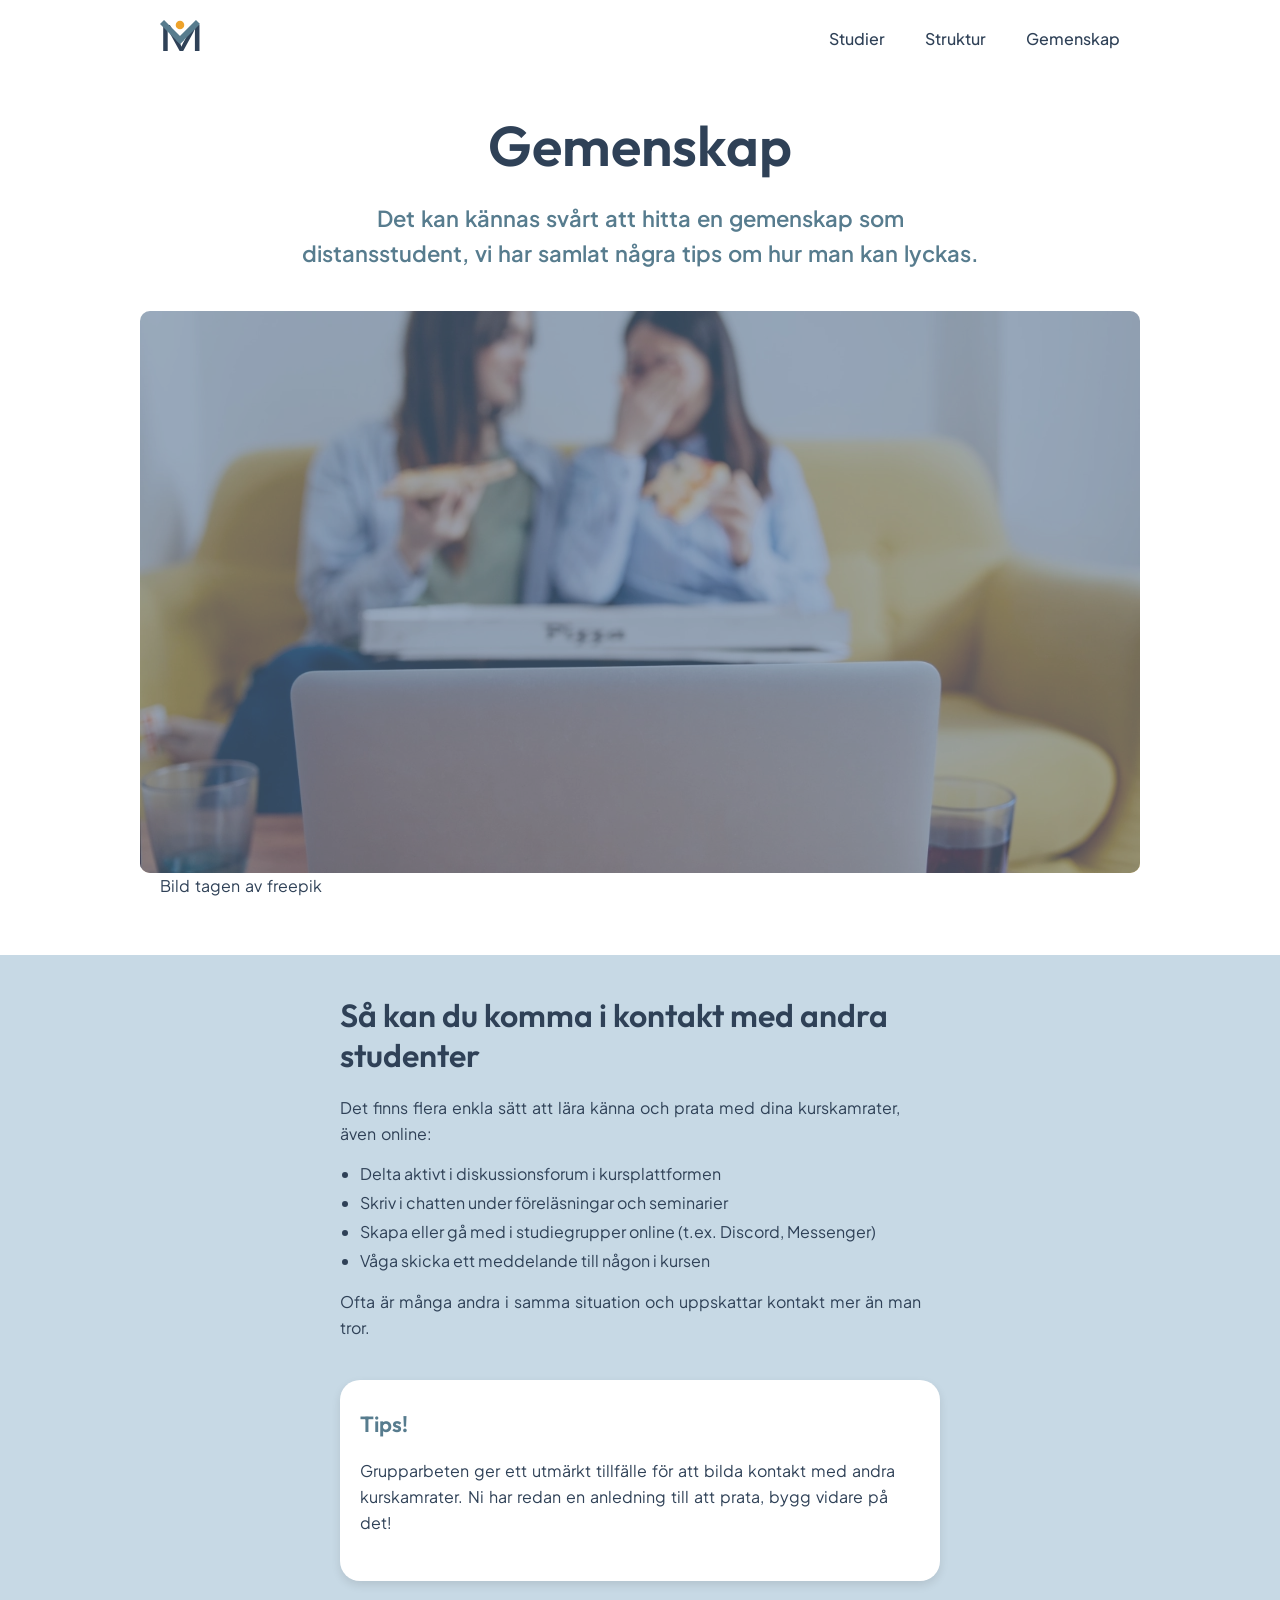
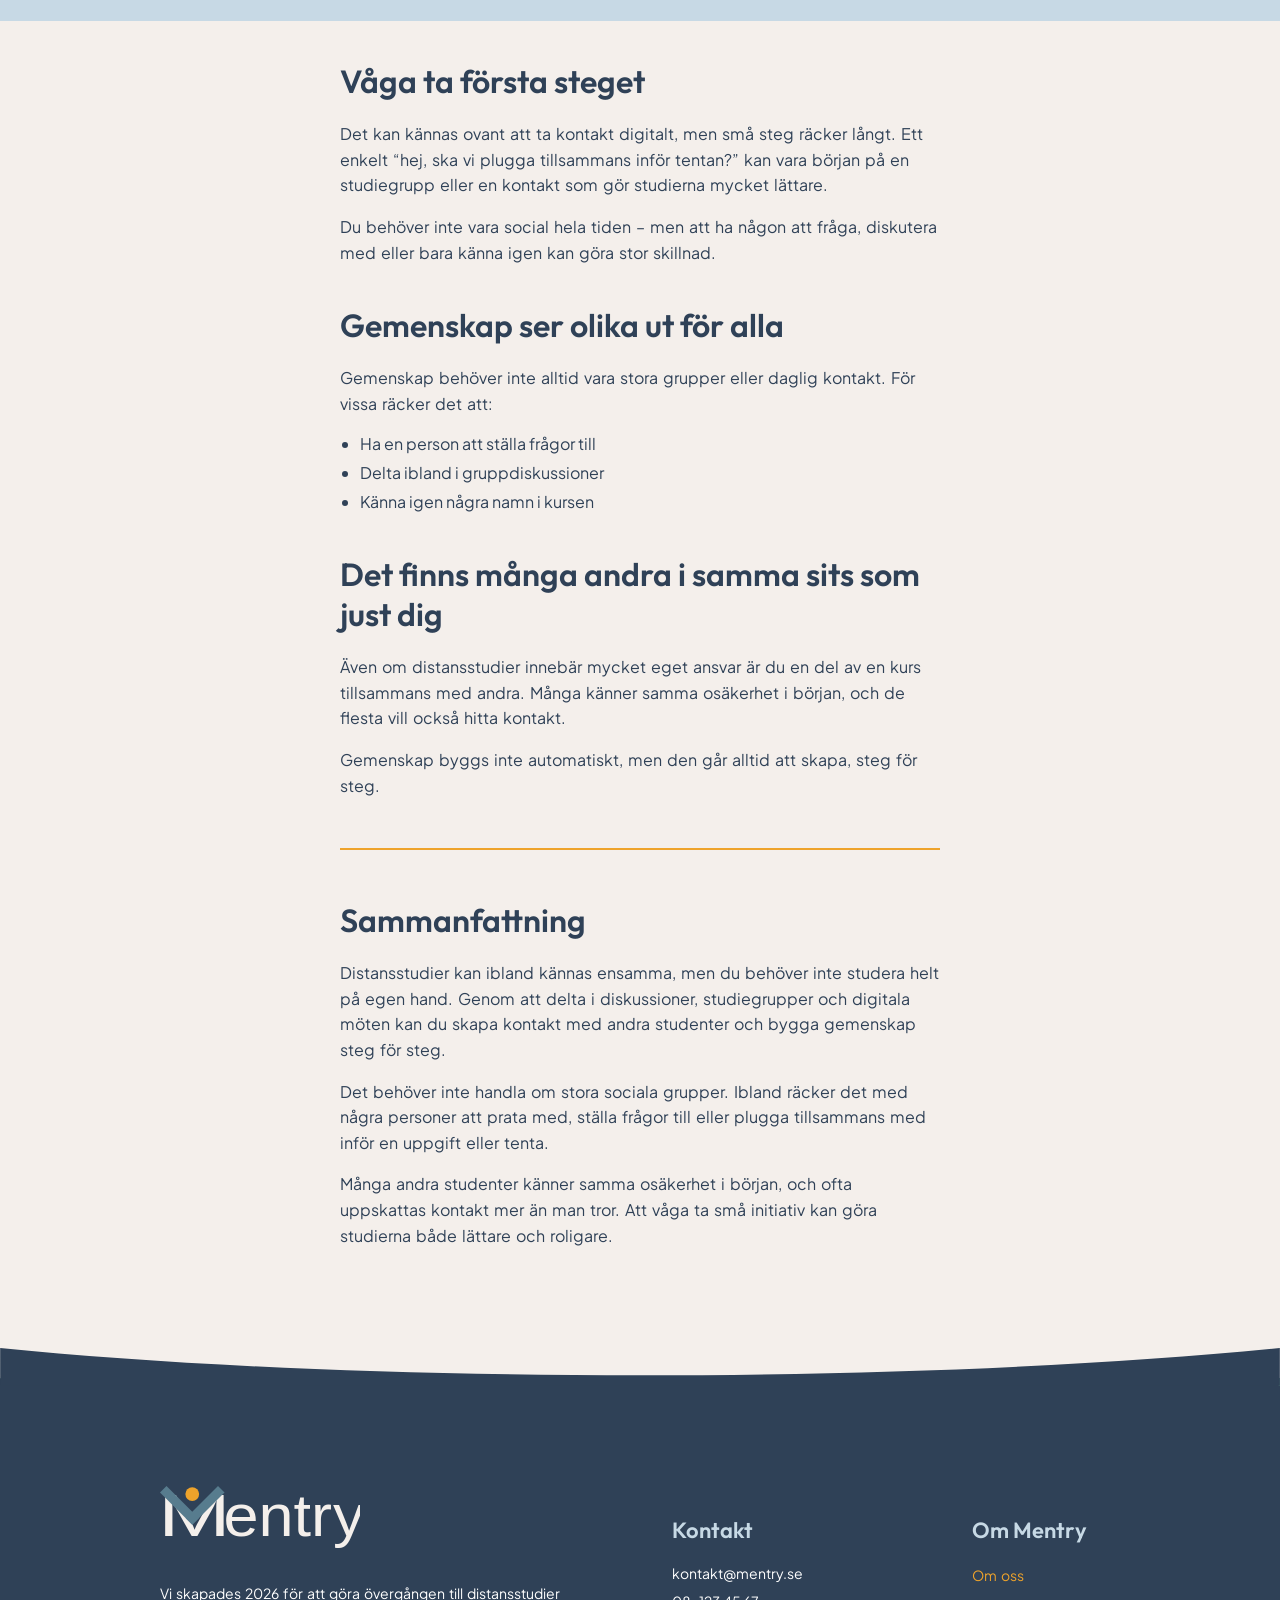
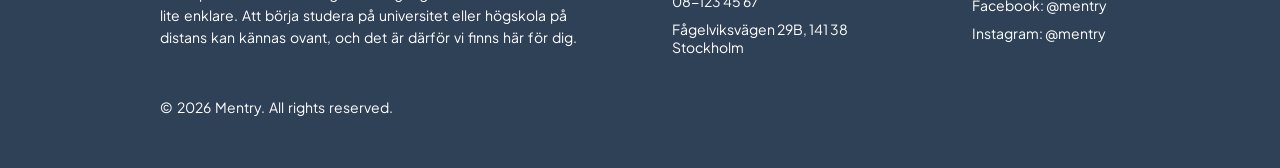
==== gemenskap.html @ a9bbe2c2 "Add files via upload" ====
<!DOCTYPE html>
<html lang="sv">
    <head>
        <meta charset="utf-8">
        <!-- Talar om hur webbläsaren ska visa webbsidan på olika skärmar -->
        <meta name="viewport" content="width=device-width, initial-scale=1.0">
        <!-- Favicon för webbplatsen: AI: Hjälpte hitta rätt "type" för SVG-filer -->
        <link rel="icon" type="image/svg+xml" href="images/madebyme/mentryicon.svg">
        <!-- Kopplar CSS-fil till HTML-fil -->
        <link rel="stylesheet" href="style.css">
        <!-- Typsnitt för H-element och P-element -->
        <link rel="preconnect" href="https://fonts.googleapis.com">
        <link rel="preconnect" href="https://fonts.gstatic.com" crossorigin>
        <link href="https://fonts.googleapis.com/css2?family=Outfit:wght@100..900&family=Plus+Jakarta+Sans:ital,wght@0,200..800;1,200..800&display=swap" rel="stylesheet">
        <title>Mentry</title>
    </head>
    <body>
        <header>
            <div class="navmenu">
                <a href="index.html">
                    <img src="images/madebyme/mentryicon.svg" alt="Mentrys logotyp">
                </a>
                <!-- Hjälp av AI att skapa en utfällbar hamburgarmeny genom användning av en checkruta -->
                <input type="checkbox" id="menu-toggle">
                <label for="menu-toggle" class="hamburger">
                    <img src="images/madebyme/hamburgermenu.svg" alt="Hamburgermeny">
                </label>
                <!-- Slut av AIs hjälp -->
                <nav class="navlinks">
                    <ul>
                        <li><a href="studier.html">Studier</a></li>
                        <li><a href="struktur.html">Struktur</a></li>
                        <li><a href="gemenskap.html">Gemenskap</a></li>
                    </ul>
                </nav>
            </div>
        </header>
        <!-- Innehåll unikt för gemenskap.html -->
        <main>
            <!-- Artikel om gemenskap -->
            <article>
                <div class="herosidebackground">
                    <h1 class="herotitle">Gemenskap</h1>
                    <div class="heroside">
                        <p class="smalltitle">Det kan kännas svårt att hitta en gemenskap som distansstudent, vi har samlat några tips om hur man kan lyckas.</p>
                        <!-- En wrapper runt bilden för att ha overlay -->
                         <figure>
                            <div class="overlaywrapper">
                                <picture class="articlehero">
                                    <source media="(min-width: 768px)" srcset="images/downloaded/community-tablet-desktop.webp">
                                    <img src="images/downloaded/community-phone.webp" alt="Två personer som äter pizza framför en laptop">
                                </picture>
                                    <!-- En blå overlay på omslagsbilden i hero -->
                                <div class="overlay overlayborder"></div>
                            </div>
                            <figcaption class="container">
                            <a href="https://www.magnific.com/free-photo/relaxing-women-with-pizza-laptop_1891848.htm#fromView=search&page=1&position=8&uuid=869fe5d2-11fe-40ca-bf08-e50b66f3c7eb&query=online+friend+no+face">Bild tagen av freepik</a>
                            </figcaption>
                        </figure>
                    </div>
                </div>
                <div class="background">
                    <!-- Sektion: Komma i kontakt med andra studenter -->
                    <section class="content bluefirstcontent">
                            <h2>Så kan du komma i kontakt med andra studenter</h2>
                            <p>Det finns flera enkla sätt att lära känna och prata med dina kurskamrater, även online:</p>
                            <ul class="list">
                                <li>Delta aktivt i diskussionsforum i kursplattformen</li>
                                <li>Skriv i chatten under föreläsningar och seminarier</li>
                                <li>Skapa eller gå med i studiegrupper online (t.ex. Discord, Messenger)</li>
                                <li>Våga skicka ett meddelande till någon i kursen</li>
                            </ul>
                            <p class="underlist">Ofta är många andra i samma situation och uppskattar kontakt mer än man tror.</p>
                            <div class="group">
                                <h3>Tips!</h3>
                                <p>Grupparbeten ger ett utmärkt tillfälle för att bilda kontakt med andra kurskamrater. Ni har redan en anledning till att prata, bygg vidare på det!</p>
                            </div>
                    </section>
                </div>
                <!-- Sektion: Våga ta första steget -->
                <section class="content">
                    <h2>Våga ta första steget</h2>
                    <p>Det kan kännas ovant att ta kontakt digitalt, men små steg räcker långt. Ett enkelt “hej, ska vi plugga tillsammans inför tentan?” kan vara början på en studiegrupp eller en kontakt som gör studierna mycket lättare.</p>
                    <p>Du behöver inte vara social hela tiden – men att ha någon att fråga, diskutera med eller bara känna igen kan göra stor skillnad.</p>   
                </section>
                <!-- Sektion: Gemenskap ser olika ut för alla -->
                <section class="content">
                    <h2>Gemenskap ser olika ut för alla</h2>
                    <p>Gemenskap behöver inte alltid vara stora grupper eller daglig kontakt. För vissa räcker det att:</p>
                    <ul class="list">
                        <li>Ha en person att ställa frågor till</li>
                        <li>Delta ibland i gruppdiskussioner</li>
                        <li>Känna igen några namn i kursen</li>
                    </ul>
                </section>
                <!-- Sektion: Många andra i samma sits -->
                <section class="content">
                    <h2>Det finns många andra i samma sits som just dig</h2>
                    <p>Även om distansstudier innebär mycket eget ansvar är du en del av en kurs tillsammans med andra. Många känner samma osäkerhet i början, och de flesta vill också hitta kontakt.</p>
                    <p>Gemenskap byggs inte automatiskt, men den går alltid att skapa, steg för steg.</p>  
                </section>
                <!-- Visuell avdelare -->
                <div class="content">
                    <div class="divider"></div>
                </div>
                <!-- Sektion: Sammanfattning -->
                <section class="content">
                    <h2>Sammanfattning</h2>
                    <p>Distansstudier kan ibland kännas ensamma, men du behöver inte studera helt på egen hand. Genom att delta i diskussioner, studiegrupper och digitala möten kan du skapa kontakt med andra studenter och bygga gemenskap steg för steg.</p>  
                    <p>Det behöver inte handla om stora sociala grupper. Ibland räcker det med några personer att prata med, ställa frågor till eller plugga tillsammans med inför en uppgift eller tenta.</p>  
                    <p>Många andra studenter känner samma osäkerhet i början, och ofta uppskattas kontakt mer än man tror. Att våga ta små initiativ kan göra studierna både lättare och roligare.</p>  
                </section>
            </article>
        </main>
        <!-- En visuell avdelare mellan footer och main -->
        <img src="images/madebyme/footerdivider-beige.svg" alt="En färgbåge i beige färg" class="footerimg">
        <!-- Footer -->
        <footer>
            <div class="container">
                <div class="footerinformation">
                    <!-- Första kolumnen -->
                    <div class="footerabout">
                        <img src="images/madebyme/fullmentryicon.svg" alt="Mentrys logotyp tillsammans med namnet Mentry" class="footerlogo">
                        <p>Vi skapades 2026 för att göra övergången till distansstudier lite enklare. Att börja studera på universitet eller högskola på distans kan kännas ovant, och det är därför vi finns här för dig.</p>
                    </div>
                    <!-- Andra kolumnen kolumnen -->
                    <section class="footercolumn">
                        <h3>Kontakt</h3>
                        <ul>
                            <li>kontakt@mentry.se</li>
                            <li>08-123 45 67</li>
                            <li>Fågelviksvägen 29B, 141 38 Stockholm</li>
                        </ul>
                    </section>
                    <!-- Tredje kolumnen -->
                    <section class="footercolumn">
                        <h3>Om Mentry</h3>
                        <ul>
                            <li class="linkfooter"><a href="omoss.html">Om oss</a></li>
                            <li>Facebook: @mentry</li>
                            <li>Instagram: @mentry</li>
                        </ul>
                    </section>
                </div>
                <!-- Utomstående textstycke -->
                <p class="copyright">© 2026 Mentry. All rights reserved.</p>   
            </div>
        </footer>
    </body>
</html>
---- style.css ----
/* BASKOD FÖR ALLA WEBBSIDOR */
/* Mobile first-approach */

* { /*Margin och padding ryms i max-width */
    box-sizing: border-box;
}

.container {
    max-width: 1000px;
    margin: 0 auto;
    padding: 0 20px;
}

body {
    margin: 0; /* Innehåll fyller hela skärmens bredd*/
    /*background: linear-gradient(to bottom, #ffffff 0%, #f4efeb 20%);*/
    background-color: #f4efeb;
}

h1 {
    font-size: 36px;
    font-family: 'Outfit', sans-serif;
    color: #2f4157;
    font-weight: 600;
}

h2 {
    font-size: 24px;
    font-family: 'Outfit', sans-serif;
    color: #2f4157;
    font-weight: 600;
    margin-bottom: 20px; /* Lägger till luft nedanför */
    margin-top: 0; /* Tar bort default-luft ovanför */
}

h3 {
    font-size: 20px;
    font-family: 'Outfit', sans-serif;
    color: #577c8e;
    font-weight: 600;
    margin-bottom: 20px; /* Lägger till luft nedanför */
    margin-top: 0; /* Tar bort default-luft ovanför */
}

p {
    font-size: 16px;
    font-family: 'Plus Jakarta Sans', sans-serif;
    color: #2f4157;
    line-height: 1.6; /* Bättre läsbarhet*/
    word-spacing: 2px; /* Fontens hoptryckta ord försämrade läsbarheten */
}

a {
    font-family: 'Plus Jakarta Sans', sans-serif;
    color: #2f4157;
    line-height: 1.6;
    word-spacing: 2px;
    text-decoration: none; /* Ingen underlinje */
    padding: 12px 12px 12px 0; /* Större tryckyta för mobilen */
}

figcaption a:hover { /* Orange färg på länkar vid hovring*/
    text-decoration: underline;
    color: #eea32b;
}

main {
    padding-top: 101px; /* Fixed navigeringsmeny krävde att main startade längre ned, pga hamnar ovanpå main */
}

/* NAVIGATIONSMENY - SAMTLIGA WEBBSIDOR */

header { /* Självaste navigationsmenyn*/
    background-color: #ffff;
    backdrop-filter: blur(8px);
    position: fixed; /* Följer med vid scroll*/
    z-index: 10; /* Placeras ovanför allt annat innehåll*/
    width: 100%;
}

.navmenu { /* Innehållet i navigationsmenyn*/
    display: flex; /* Aktiverar flexbox-layout */
    flex-wrap: wrap; /* Bryter innehåll till nästa rad vid liten skärm */
    align-items: center;
    padding: 20px;
    max-width: 1000px; /* Följer webbsidans max-bredd för innehåll */
    margin: 0 auto;
}

.navmenu img { /* Logotypen i navigationsmenyn*/
    height: 31px; /* Fast höjd */
}

.navlinks { /* Länkarna i navigationsmenyn*/
    display: none; /* Inga synliga länkar i mobilens navigationsmeny */
    width: 100%;
    margin-top: 20px; /* Luft mellan logotyp och början av hamburgarmenyn */
}

.navlinks ul { /* Listan med länkar */
    list-style: none;
    padding: 0; /* Låter listan gå mot hamburgarmenyns kant */
    margin: 0; /* Låter listan gå mot hamburgarmenyns kant */
}

.navlinks li { /* Länkarna i listan */
    font-family: 'Plus Jakarta Sans', sans-serif;
    font-weight: 500;
    padding: 12px; /* Mellanrum mellan länkarna */
}

.navlinks a:hover { /* Annan färg på länkar vid hovring */
    text-decoration: underline;
    text-decoration-color: #eea32b;
    text-decoration-thickness: 2px;
    text-underline-offset: 5px;
}

#menu-toggle { /* AI hjälp: Döljer checkruta */
    display: none;
}

#menu-toggle:checked + .hamburger + .navlinks { /* AI hjälp: Gör hamburgarikonen klickbar */
    display: block;
}

.hamburger {
    -webkit-tap-highlight-color: transparent; /* AI hjälp: Tar bort färgen som uppstår när man klickat på hamburgarikonen */
    cursor: pointer; /* Vid litet fönster på datorenheter blir muspekaren ett finger vid hovring över hamburgarmenyn för att ge signaler av att den är klickbar */
    margin-left: auto; /* Placerar hamburgarmenyn längst till höger */
}

.hamburger img { /* Fast bredd på hamburgarikonen*/
    width: 31px;
}

.currenttab a { /* Länken för nuvarande sida byter färg */
    text-decoration: underline;
    text-decoration-color: #eea32b;
    text-decoration-thickness: 2px;
    text-underline-offset: 5px;
}

/* FOOTER - SAMTLIGA WEBBSIDOR */

.footerimg { /* Tar bort gap mellan avdelare och footer */
    width: 100%;
    display: block;
}

footer { /* Bakgrundfärg och padding på footer */
    background-color:#2f4157;
    padding: 0;
}

.footerinformation { /* Utrymme mellan main och footer */
    padding-top: 100px;
}

.footerabout p { /* Optimal läsbarhet för textstycke */
    max-width: 45ch;
    margin-top: 28px;
}

.footerlogo { /* Fast bredd på logotyp */
    width: 200px;
}

.footercolumn { /* Justerar utrymme över klass */
    margin-top: 30px;
}

footer h3 { /* Annan färg på rubriker */
    color: #c7d9e5;
}

footer ul { /* Styling av listorna */
    font-family: 'Plus Jakarta Sans', sans-serif;
    color: white;
    list-style: none; /* Ingen punktlista */
    padding: 0; /* Ta bort utrymme från punktlista */
    margin-bottom: 10px;
}

footer p { /* Justerar text i footer */
    color: white;
    font-size: 14px;
    margin: 0;
    line-height: 1.6;
}

footer li { /* Justerar list-texterna */
    color: white;
    font-size: 14px;
    margin-bottom: 10px;
}

.footercolumn a:hover { /* Hover-indikation på länk */
    text-decoration: underline;
}

.linkfooter a { /* Annan färg på länk */
    color: #eea32b;
}

.copyright { /* Justerar textstycke i footer */
    font-size: 14px;
    padding-bottom: 50px;
    margin-top: 30px;
}

.footerattribute { /* Justera utrymme ovanför klassen */
    margin-top: 30px;
}

.footerattribute a { /* Justerar utseende på attribut i footer */
    font-size: 14px;
    color: white;
    display: block;
    padding: 5px 0;
}

.footerattribute a:hover { /* Orange färg på länkar vid hovring*/
    text-decoration: underline;
    color: #eea32b;
}

/* INDEX.HTML - Mobile first-approach*/

.indexhero { /* Skapar referenspunkt för "indexherotext" */ 
    position: relative;
}

.indexhero h1 { /* Titel för hero-sektion*/
    color: white;
    margin: 0; /* Tar bort default-luft runtom */
}

.indexhero p { /* Herosektionens brödtext*/
    color: white;
    font-weight: 500;
}

.indexheroimage img { /* Omslagsbild */
    width: 100%;
    max-height: 500px;
    object-fit: cover;
    display: block; /* Gör det enklare att kontrollera med width/height */
    object-position: bottom;
}

.indexherotext { /* Hero-sektionens text */
    position: absolute; /* Placeras ovanpå omslagsbilden*/
    top: 20%;
    left: 0;
    right: 0;
    z-index: 2; /* Placeras ovanför omslagsbilden */
}

.indexherocontent { /* Ger optimal läsbarhet på textstycke i hero */
    max-width: 45ch;
    padding: 0 20px;
}

.textimagesection { /* Skapar en container runt innehållet i sektionen */
    display: flex; /* Enklare att kontrollera innehållet inuti*/
    justify-content: center;
    margin: 50px 0;
    padding: 0 20px;
}

.textimagecontent { /*Gör att innehållet centreras i mitten utan att bilden anpassar sig efter texten ovan */
    display: flex;
    flex-direction: column;
    align-items: center;
}

.textimagetext { /* Maxgräns på textstycke för optimal läsbarhet */
    max-width: 45ch;
}

.backgroundsection { /* Blå bakgrund bakom sektionen*/
    background-color: #c7d9e5;
    padding: 100px 0;
}

.backgroundsection h2 { /* Justeringar för titeln under cards-sektion */
    text-align: center;
    margin-bottom: 40px;
}

.cardcontainer { /* Centerar och justerar förhållande mellan cards */
    display: flex;
    gap: 40px;
    flex-wrap: wrap;
    justify-content: center;
}

.card { /* Kortets utseende*/
    background-color: #ffffff;
    border-radius: 30px;
    text-align: center;
    padding: 30px 20px;
    width: 100%;
    max-width: 600px;
    box-shadow: 0 4px 10px rgba(0,0,0,0.1);
}

.card img { /* Kortets illustration */
    max-width: 90px;
    margin-bottom: 30px;
}

.cardtext { /* Läsbarhet för text i kortet */
    max-width: 45ch;
    margin: 0 auto;
}

.button { /* Knappar på webbplatsen */
    font-family: 'Plus Jakarta Sans', sans-serif;
    color: #2f4157;
    background-color: #eea32b;
    box-shadow: 0 4px 10px rgba(0,0,0,0.1);
    font-weight: 600;
    border-radius: 50px;
    padding: 10px 50px;
    margin-top: 30px;
    display: inline-block; /* Betér sig sig som block och ger spacing till övriga element */
}

.button:hover { /* Knapparnas hovringar*/
    color: #eea32b;
    background-color: #2f4157;
    cursor: pointer;
}

/* INDEX.HTML, STUDIER.HTML, STRUKTUR.HTML, GEMENSKAP.HTML */
/* Mobile first-approach*/

.overlay { /* Ger omslagsbilder en blå färg */
    position: absolute; /* Placeras ovanpå bilden */
    inset: 0; /* Kortare version för top: 0, right: 0 etc. */
    background: #5c789b91;
    z-index: 1; /* Placeras över bilden men under text */
}

/* INDEX.HTML, OM OSS.HTML */

.sectionimage { /* Ändrar storlek på klass */
    width: 100%;
    max-width: 600px;
    margin: 25px auto 0 auto;
}

.sectionimage img { /* Ändrar storlek och position på bild */
    width: 100%;
    height: auto;
    display: block;
    border-radius: 10px;
}

/* STUDIER.HTML, STRUKTUR.HTML, GEMENSKAP.HTML, OM OSS.HTML */
/* Mobile first-approach*/

article {
    padding-bottom: 60px; /* Lika mycket luft mellan main och footer på webbsidor, för att efterlikna slutet av index.html */
}

.herosidebackground { /* Annan bakgrund på heroside */
    background-color: white;
}

.herotitle {
    text-align: center;
    margin: 0 0 20px 0;
    padding-top: 40px;
}

.heroside { /* Utrymme mellan navbar och artikelns början efter heroside */
    padding: 0 0 40px 0;
}

.heroside h1, .heroside p { /* Centrering och utrymme mellan h1 och p */
    padding: 0 20px;
    margin: 0 auto;
    text-align: center;
}

.smalltitle { /* P-element blir designad som ett H-element, dock är det ej det semantiskt */
    font-size: 18px;
    font-family: 'Plus Jakarta Sans', sans-serif;
    font-weight: 600;
    text-align: center;
    max-width: 45ch;
    margin: 0 auto;
    color: #577c8e;
}

.overlaywrapper { /* Skapar en ram för att lägga "overlay" över bilden */
    position: relative;
    max-width: 1000px;
    margin: 0 auto;
}

.overlayborder {
    border-radius: 10px;
}

.articlehero img { /* Justerar omslagsbild */
    width: 100%;
    max-width: 1000px;
    height: auto;
    display: block;
    margin: 40px auto 0 auto;
    border-radius: 10px;
}

.content { /* Bestämmer en maxbredd på allt innehåll */
    max-width: calc(45ch + 40px); /* AI hjälp: Få 45ch maxbredd utan att padding räknas in pga. box-sizing: border-box */
    margin: 40px auto;
    padding: 0 20px;
}

.background { /* Bakgrund för varannan huvudsektion */
    background-color: #c7d9e5;
}


.background .content:first-child { /* Ger padding i början av blåa sektioner */
    padding-top: 40px;
}

.background .content:last-child { /* Ger padding i slutet av blåa sektioner, var det enda sättet att lösa detta på */
    padding-bottom: 40px;
}

.group { /* Styling på rutor */
    background-color: #ffff;
    list-style: none;
    margin: 40px auto 0;
    padding: 30px 20px;
    border-radius: 20px;
    box-shadow: 0 4px 10px rgba(0,0,0,0.1);
}

.divider { /* Styling på avdelare */
    border: none;
    background-color: #eea32b;
    height: 2px;
    margin: 50px auto;
}

/* STRUKTUR.HTML - Mobile first approach */

.list { /* Justerar listor */
    padding-left: 20px;
    color: #2f4157;
}

.list li { /* Får li-element att se se ut som p-element visuellt */
    font-size: 16px;
    font-family: 'Plus Jakarta Sans', sans-serif;
    line-height: 1.5;
    margin-bottom: 5px;
    color: #2f4157;
}

/* STRUKTUR.HTML, GEMENSKAP.HTML */
.bluefirstcontent { /* Ta bort margin-top på endast denna klass */
    margin-top: 0;
}

/* OM OSS.HTML - Mobile first approach */

.aboutuspage .heroside {
    padding-bottom: 100px;
}

.aboutuspage .textimagesection {
    margin: 0;
    padding: 100px 20px;
}

.whowearecontent { /* Bestämmer en maxbredd på allt innehåll */
    max-width: calc(45ch + 40px); /* AI hjälp: Få 45ch maxbredd utan att padding räknas in pga. box-sizing: border-box */
    margin: 100px auto;
    padding: 0 20px;
}

.whowearetitle { /* Centrera h2-rubrik */
    text-align: center;
}

.whowearecontainer { /* Positionring av kort */
    display: flex;
    gap: 40px;
    flex-wrap: wrap;
    justify-content: center;
}

.whowearegroup { /* Centrerad text inom grupp */
    text-align: center;
}

.whowearegroup img { /* Storlek på illustrationer */
    max-width: 90px;
    margin-bottom: 20px;
    flex-shrink: 0;
}

.whowearetext { /* Bredd på text för optimal läsbarhet */
    max-width: 45ch;
}

.whowearetext p { /* Ta bort margin för att ge lika mycket luft mellan element här som i andra stycken på webbplatsen */
    margin-bottom: 0;
}

/* TABLET */

@media (min-width: 768px) {
    /* BASKOD FÖR ALLA WEBBSIDOR */
    
    h1 { /* Större storlek på font */
        font-size: 44px;
    }

    h2 { /* Större storlek på font */
        font-size: 28px;
    }

    h3 { /* Större storlek på font */
        font-size: 20px;
    }

    /* FOOTER - SAMTLIGA WEBBSIDOR */

    .footerinformation { /* Grid för både rader och kolumner */
        display: grid;
        grid-template-columns: 2fr 1fr 0.7fr;
        align-items: start;
        gap: 90px;
    }

    /* INDEX.HTML*/

    .indexheroimage img { /* Omslagsbilden utgår från centrum */
        object-position: center;
    }

    .indexherocontent { /* Ny max-bredd på texten i hero */
        max-width: 50ch;
        padding: 0;
    }

    .textimagesection { /* Större utrymme runtom introduktion-sektionen */
        margin: 100px 0;
    }

    .textimagetext { /* Bredare radlängd för optimal läsbarhet */
        max-width: 60ch;
    }

    .sectionimage { /* Centrera bild */
        text-align: center;
    }

    .cardtext { /* Längre text för bättre läsbarhet */
        max-width: 60ch;
    }

    /* STUDIER.HTML */

    .content { /* Bestämmer en maxbredd på allt innehåll */
        max-width: calc(60ch + 40px); /* AI hjälp: Få 60ch maxbredd utan att padding räknas in pga. box-sizing: border-box */
    }

    .smalltitle { /* P-element blir designad som ett H-element, dock är det ej det semantiskt */
        font-size: 20px;
    }

    /* OM OSS.HTML*/

    .whowearecontent { /* Behöver en maxbredd för att placeras rätt */
        max-width: 1000px;
    }

    .whowearetitle { /* Vänsterjustera text och sätta en max-bredd för att positionera rätt */
        text-align: left;
        max-width: 480px;
        margin: 0 auto 20px auto;
    }

    .whowearetext { /* Större max-bredd på text för optimal läsbarhet */
        max-width: 60ch
    }

    .whowearegroup { /* Byter riktning på gruppen*/
        display: flex;
        align-items: center;
        gap: 40px;
        text-align: left;
        max-width: 480px;
    }

    .whowearegroup img { /* Tar bort utrymme under illustrationer*/
        margin: 0;
    }
}

/* DESKTOP */

@media (min-width: 1024px) {
    /* BASKOD FÖR ALLA WEBBSIDOR */
    
    h1 { /* Större storlek på font */
        font-size: 56px;
    }

    h2 { /* Större storlek på font */
        font-size: 32px;
    }

    h3 { /* Större storlek på font */
        font-size: 22px;
    }

    a { /* Tar bort onödigt utrymme, gör navbaren mer kompakt */
        padding: 0;
    }

    main {
        padding-top: 70px; /* Fixed navigeringsmeny krävde att main startade längre ned, pga hamnar ovanpå main */
    }
    
    /* NAVIGATIONSMENY - SAMTLIGA WEBBSIDOR */

    .navmenu {
        justify-content: space-between;
        flex-wrap: nowrap;
    }

    .hamburger { /* AI hjälp: Ta bort hamburgarmenyn */
        display: none;
    }

    .navlinks { /* Desktopvänliga länkar */
        display: block; /* Lättare att placera i block*/
        width: auto;
        margin-top: 0; /* Tar bort onödigt utrymme */
        padding-top: 0;
    }

    .navlinks ul { /* Gör att länkarna placeras horistontella */
        display: flex;
        gap: 40px;
    }

    .navlinks li { /* Tar bort onödigt utrymme på list-element */
        padding: 0;
    }

    /* INDEX.HTML */

    .indexheroimage img { /* Högre höjd på omslagsbild */
        max-height: 800px;
    }

    .textimagecontent { /* Placerar text och bild bredvid varandra */
        flex-direction: row;
        justify-content: space-between;
        align-items: center;
        gap: 40px;
    }

    .textimagetext p { /* Bredare radlängd för optimal läsbarhet */
        max-width: 75ch;
    }

    .cardcontainer {
        flex-wrap: nowrap;
    }

    .card {
        flex: 1;
    }

    /* STUDIER.HTML */

    .overlaywrapper > .overlay { /* Enhetliga runda hörn på omslagsbild */
    border-radius: 10px;
    }

    .articlehero img { /* Runda hörn på omslagsbild */
        border-radius: 10px;
    }

    .content { /* Bestämmer en maxbredd på allt innehåll */
        max-width: calc(75ch + 40px); /* AI hjälp: Få 75ch maxbredd utan att padding räknas in pga. box-sizing: border-box */
    }

    .smalltitle { /* P-element blir designad som ett H-element, dock är det ej det semantiskt */
        font-size: 22px;
    }

    /* OM OSS.HTML */

    .whowearetitle { /* Större maxbredd för positionering */
        text-align: center;
        margin-bottom: 40px;
    }

    .whowearegroup { /* Tillbaka till mobilversion, dock vågrätt */
        display: flex;
        flex-direction: column;
        align-items: center;
        text-align: center;
        flex: 1;
        gap: 20px;
        max-width: 1000px;
    }

    .aboutuspage .textimagetext {
        max-width: 75ch;
    }

    /* INDEX.HTML, OM OSS.HTML*/

    .sectionimage { /* Ändrar max-bredden på bild */
        max-width: 400px;
    }

    .sectionimage img { /* Maxbredd på bild för att inte bli för stor */
        margin: 0;
    }
}
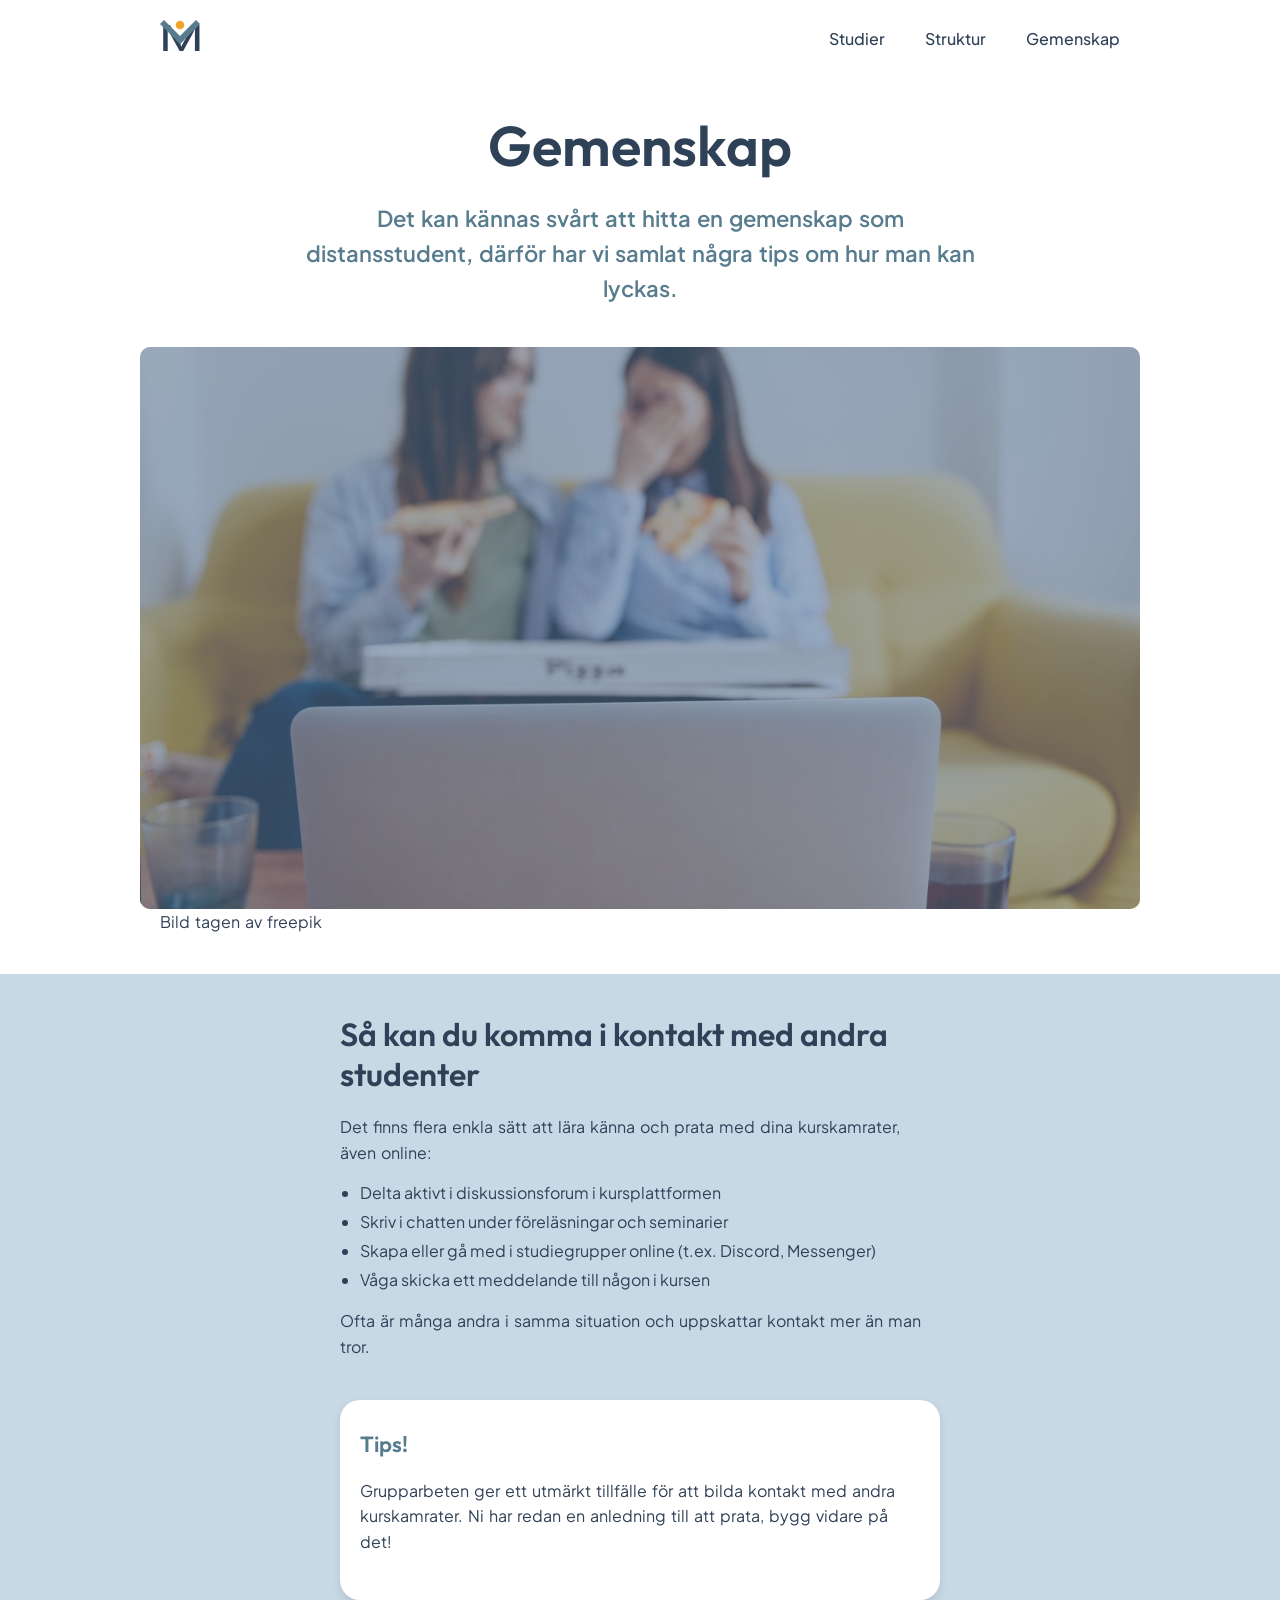
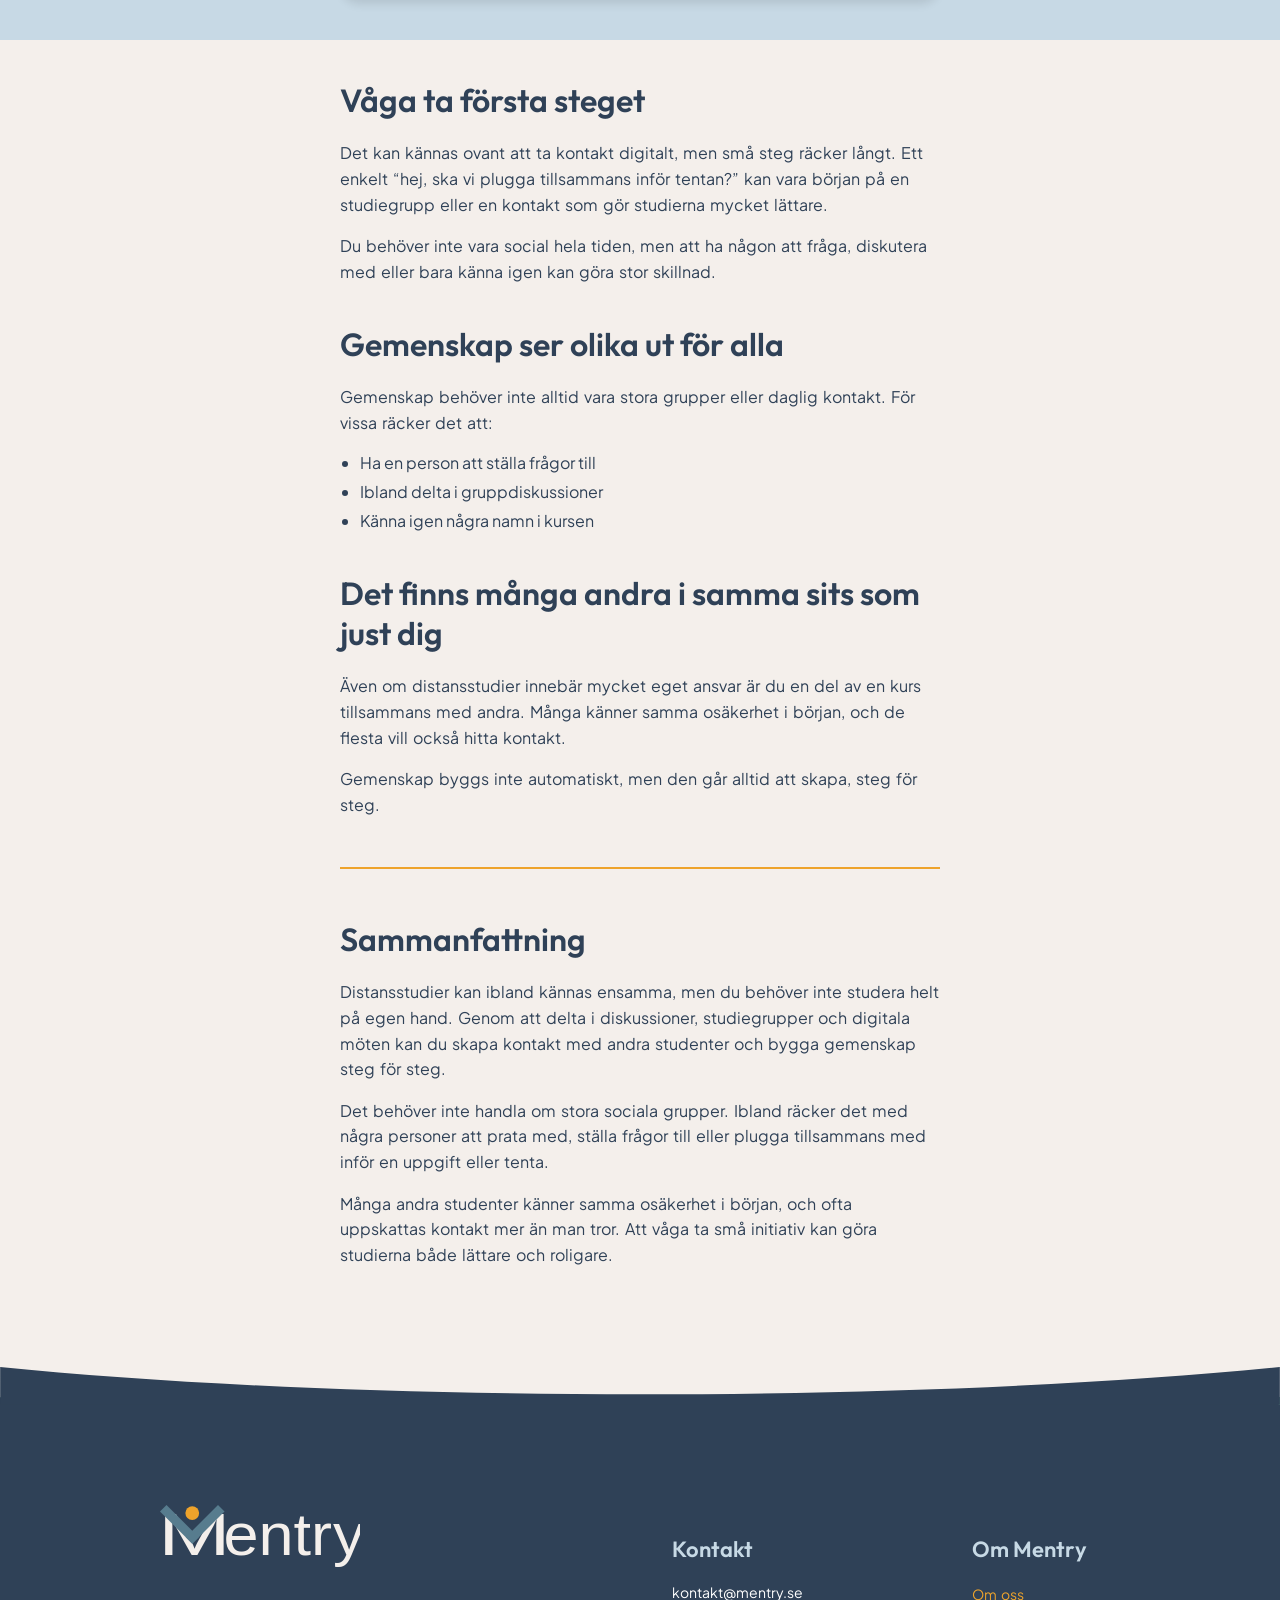
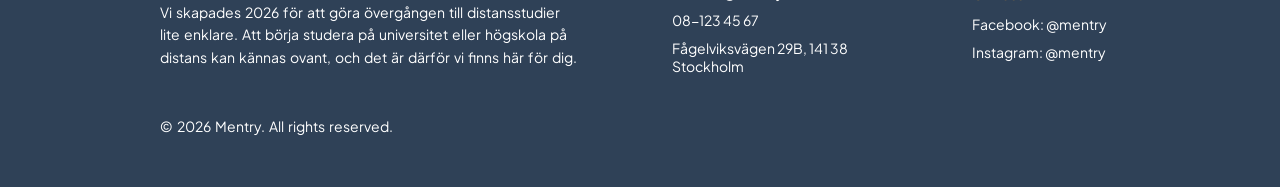
==== commit 8b22a3b4: "Add files via upload" ====
--- a/gemenskap.html
+++ b/gemenskap.html
@@ -42,7 +42,7 @@
                 <div class="herosidebackground">
                     <h1 class="herotitle">Gemenskap</h1>
                     <div class="heroside">
-                        <p class="smalltitle">Det kan kännas svårt att hitta en gemenskap som distansstudent, vi har samlat några tips om hur man kan lyckas.</p>
+                        <p class="smalltitle">Det kan kännas svårt att hitta en gemenskap som distansstudent, därför har vi samlat några tips om hur man kan lyckas.</p>
                         <!-- En wrapper runt bilden för att ha overlay -->
                          <figure>
                             <div class="overlaywrapper">
@@ -51,7 +51,7 @@
                                     <img src="images/downloaded/community-phone.webp" alt="Två personer som äter pizza framför en laptop">
                                 </picture>
                                     <!-- En blå overlay på omslagsbilden i hero -->
-                                <div class="overlay overlayborder"></div>
+                                <div class="overlay"></div>
                             </div>
                             <figcaption class="container">
                             <a href="https://www.magnific.com/free-photo/relaxing-women-with-pizza-laptop_1891848.htm#fromView=search&page=1&position=8&uuid=869fe5d2-11fe-40ca-bf08-e50b66f3c7eb&query=online+friend+no+face">Bild tagen av freepik</a>
@@ -81,7 +81,7 @@
                 <section class="content">
                     <h2>Våga ta första steget</h2>
                     <p>Det kan kännas ovant att ta kontakt digitalt, men små steg räcker långt. Ett enkelt “hej, ska vi plugga tillsammans inför tentan?” kan vara början på en studiegrupp eller en kontakt som gör studierna mycket lättare.</p>
-                    <p>Du behöver inte vara social hela tiden – men att ha någon att fråga, diskutera med eller bara känna igen kan göra stor skillnad.</p>   
+                    <p>Du behöver inte vara social hela tiden, men att ha någon att fråga, diskutera med eller bara känna igen kan göra stor skillnad.</p>   
                 </section>
                 <!-- Sektion: Gemenskap ser olika ut för alla -->
                 <section class="content">
@@ -89,7 +89,7 @@
                     <p>Gemenskap behöver inte alltid vara stora grupper eller daglig kontakt. För vissa räcker det att:</p>
                     <ul class="list">
                         <li>Ha en person att ställa frågor till</li>
-                        <li>Delta ibland i gruppdiskussioner</li>
+                        <li>Ibland delta i gruppdiskussioner</li>
                         <li>Känna igen några namn i kursen</li>
                     </ul>
                 </section>
--- a/style.css
+++ b/style.css
@@ -3,6 +3,10 @@
 
 * { /*Margin och padding ryms i max-width */
     box-sizing: border-box;
+}
+
+figure {
+    margin: 0;
 }
 
 .container {
@@ -402,10 +406,6 @@
     margin: 0 auto;
 }
 
-.overlayborder {
-    border-radius: 10px;
-}
-
 .articlehero img { /* Justerar omslagsbild */
     width: 100%;
     max-width: 1000px;
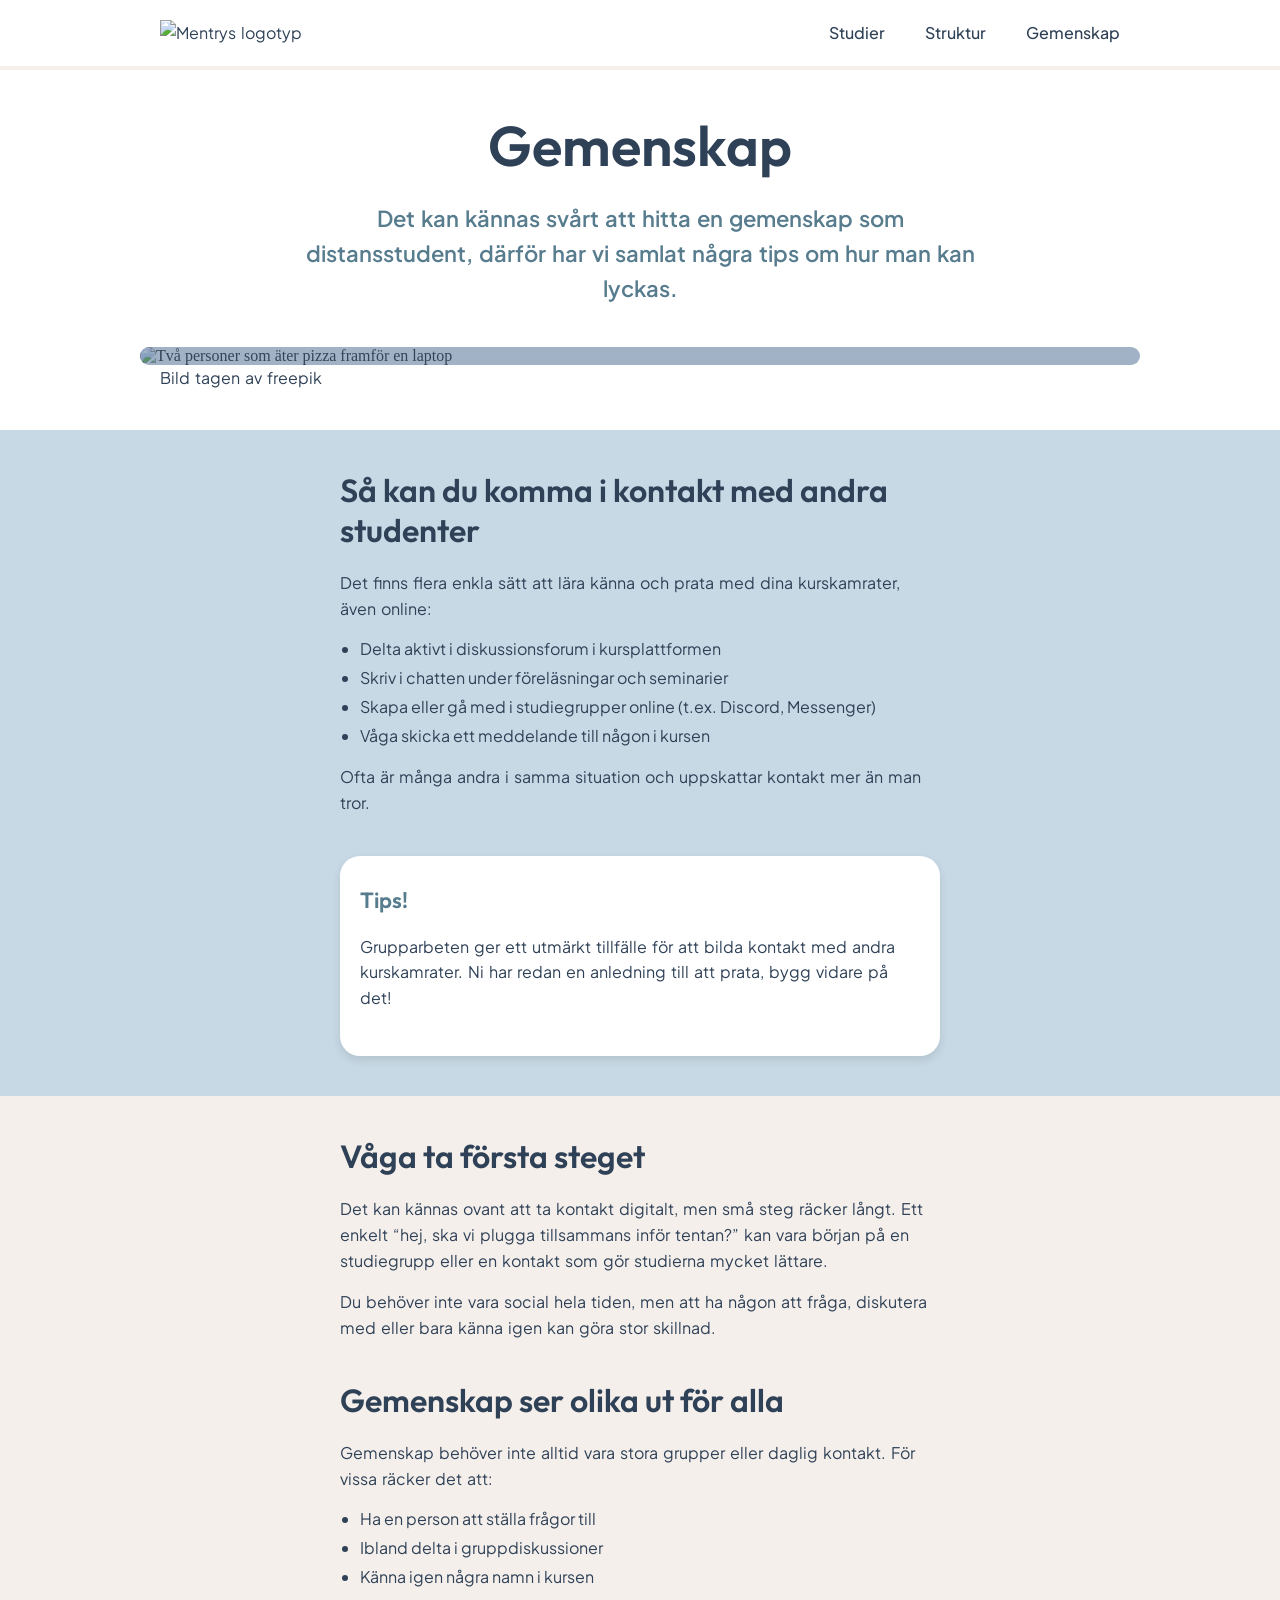
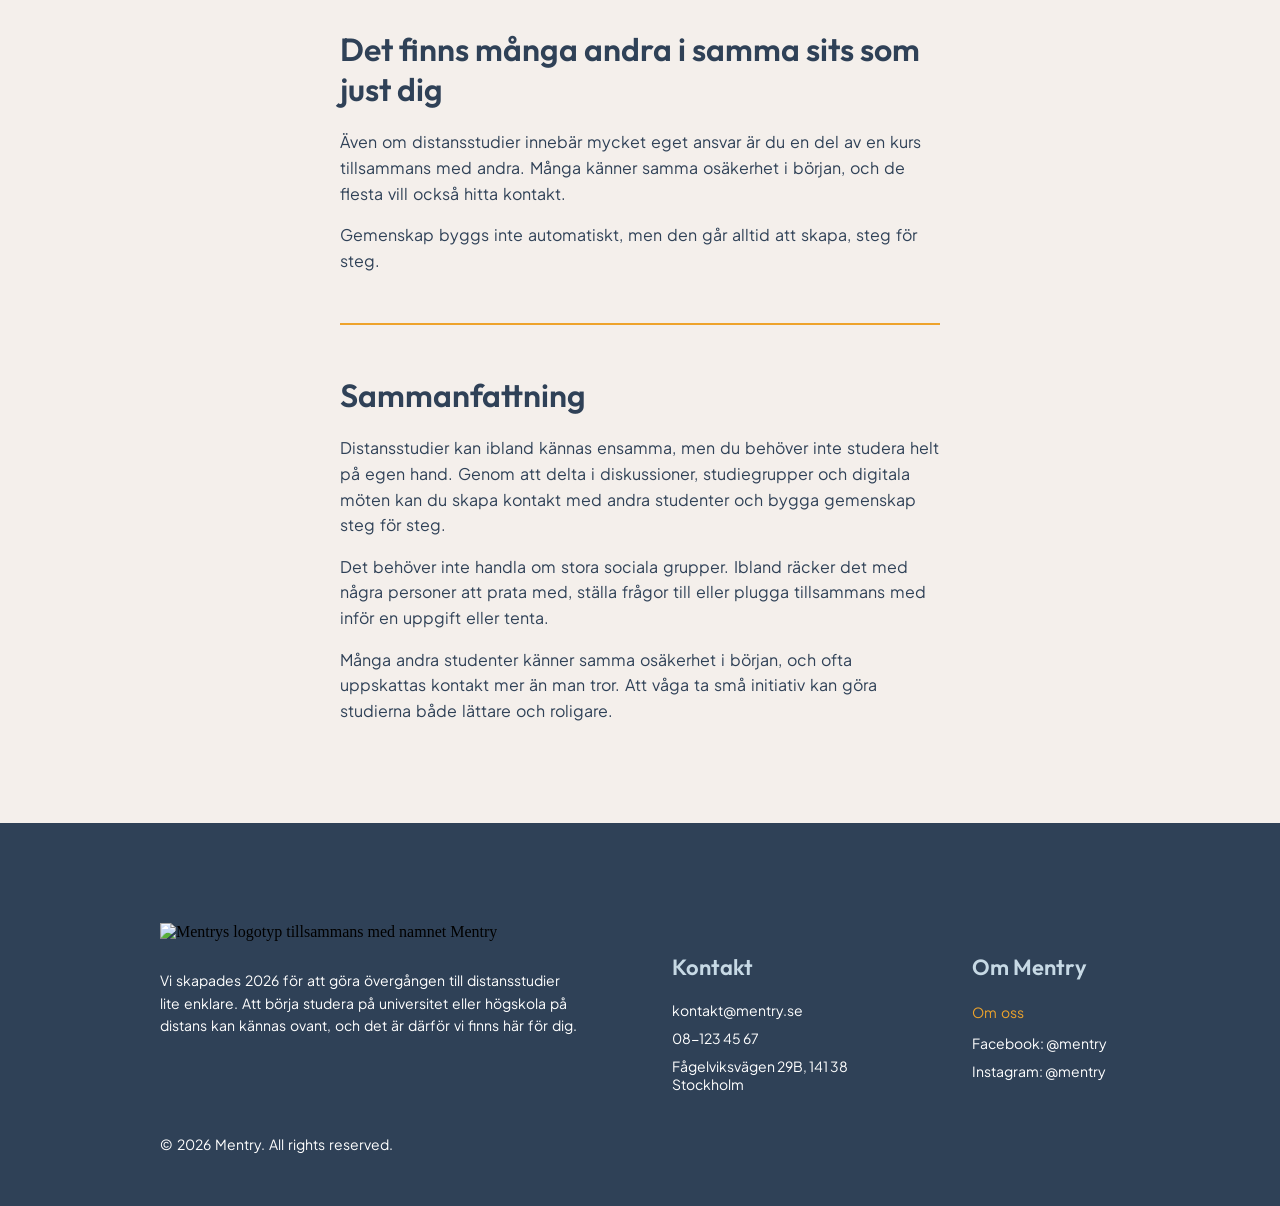
==== commit 56c5f715: "Add files via upload" ====
--- a/gemenskap.html
+++ b/gemenskap.html
@@ -18,7 +18,7 @@
         <header>
             <div class="navmenu">
                 <a href="index.html">
-                    <img src="images/madebyme/mentryicon.svg" alt="Mentrys logotyp">
+                    <img src="images/madebyme/mentryicon.png" alt="Mentrys logotyp">
                 </a>
                 <!-- Hjälp av AI att skapa en utfällbar hamburgarmeny genom användning av en checkruta -->
                 <input type="checkbox" id="menu-toggle">
@@ -112,15 +112,13 @@
                 </section>
             </article>
         </main>
-        <!-- En visuell avdelare mellan footer och main -->
-        <img src="images/madebyme/footerdivider-beige.svg" alt="En färgbåge i beige färg" class="footerimg">
         <!-- Footer -->
         <footer>
             <div class="container">
                 <div class="footerinformation">
                     <!-- Första kolumnen -->
                     <div class="footerabout">
-                        <img src="images/madebyme/fullmentryicon.svg" alt="Mentrys logotyp tillsammans med namnet Mentry" class="footerlogo">
+                        <img src="images/madebyme/mentrylogotype.png" alt="Mentrys logotyp tillsammans med namnet Mentry" class="footerlogo">
                         <p>Vi skapades 2026 för att göra övergången till distansstudier lite enklare. Att börja studera på universitet eller högskola på distans kan kännas ovant, och det är därför vi finns här för dig.</p>
                     </div>
                     <!-- Andra kolumnen kolumnen -->
--- a/style.css
+++ b/style.css
@@ -146,11 +146,6 @@
 }
 
 /* FOOTER - SAMTLIGA WEBBSIDOR */
-
-.footerimg { /* Tar bort gap mellan avdelare och footer */
-    width: 100%;
-    display: block;
-}
 
 footer { /* Bakgrundfärg och padding på footer */
     background-color:#2f4157;
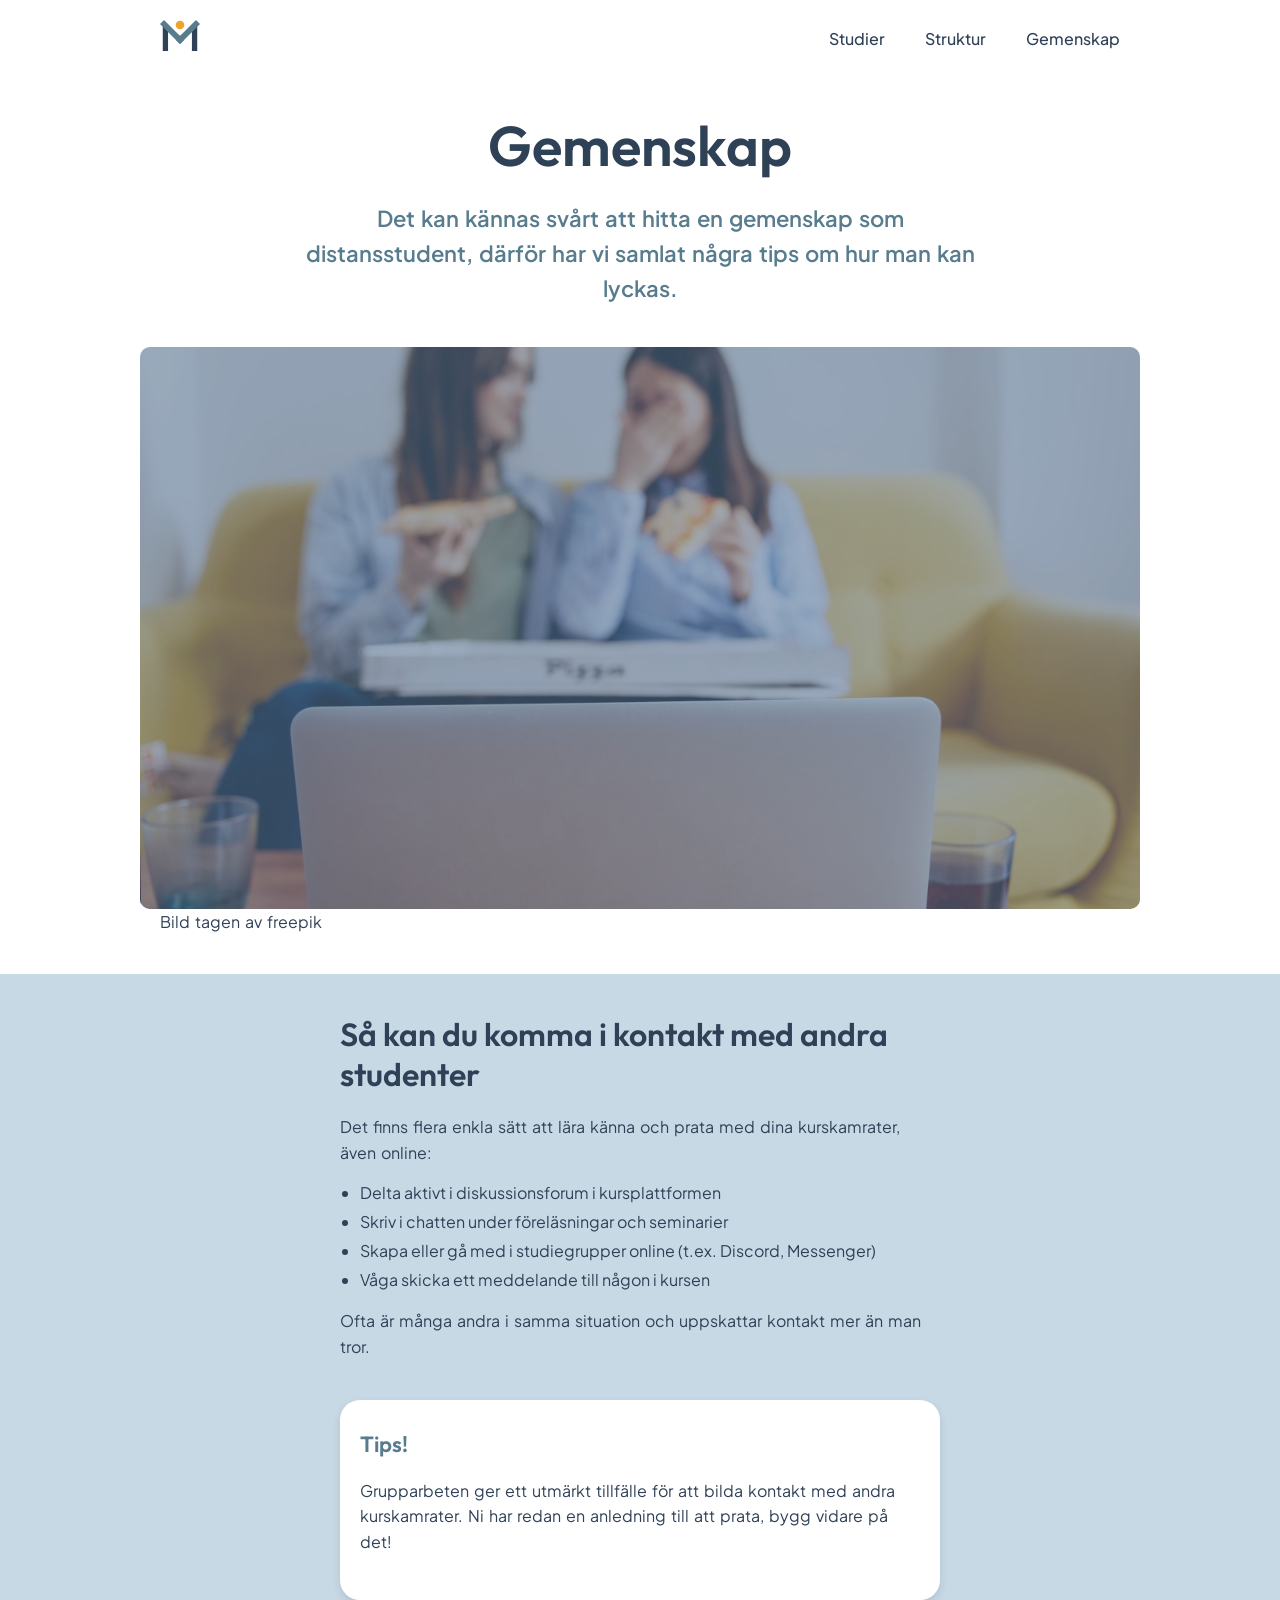
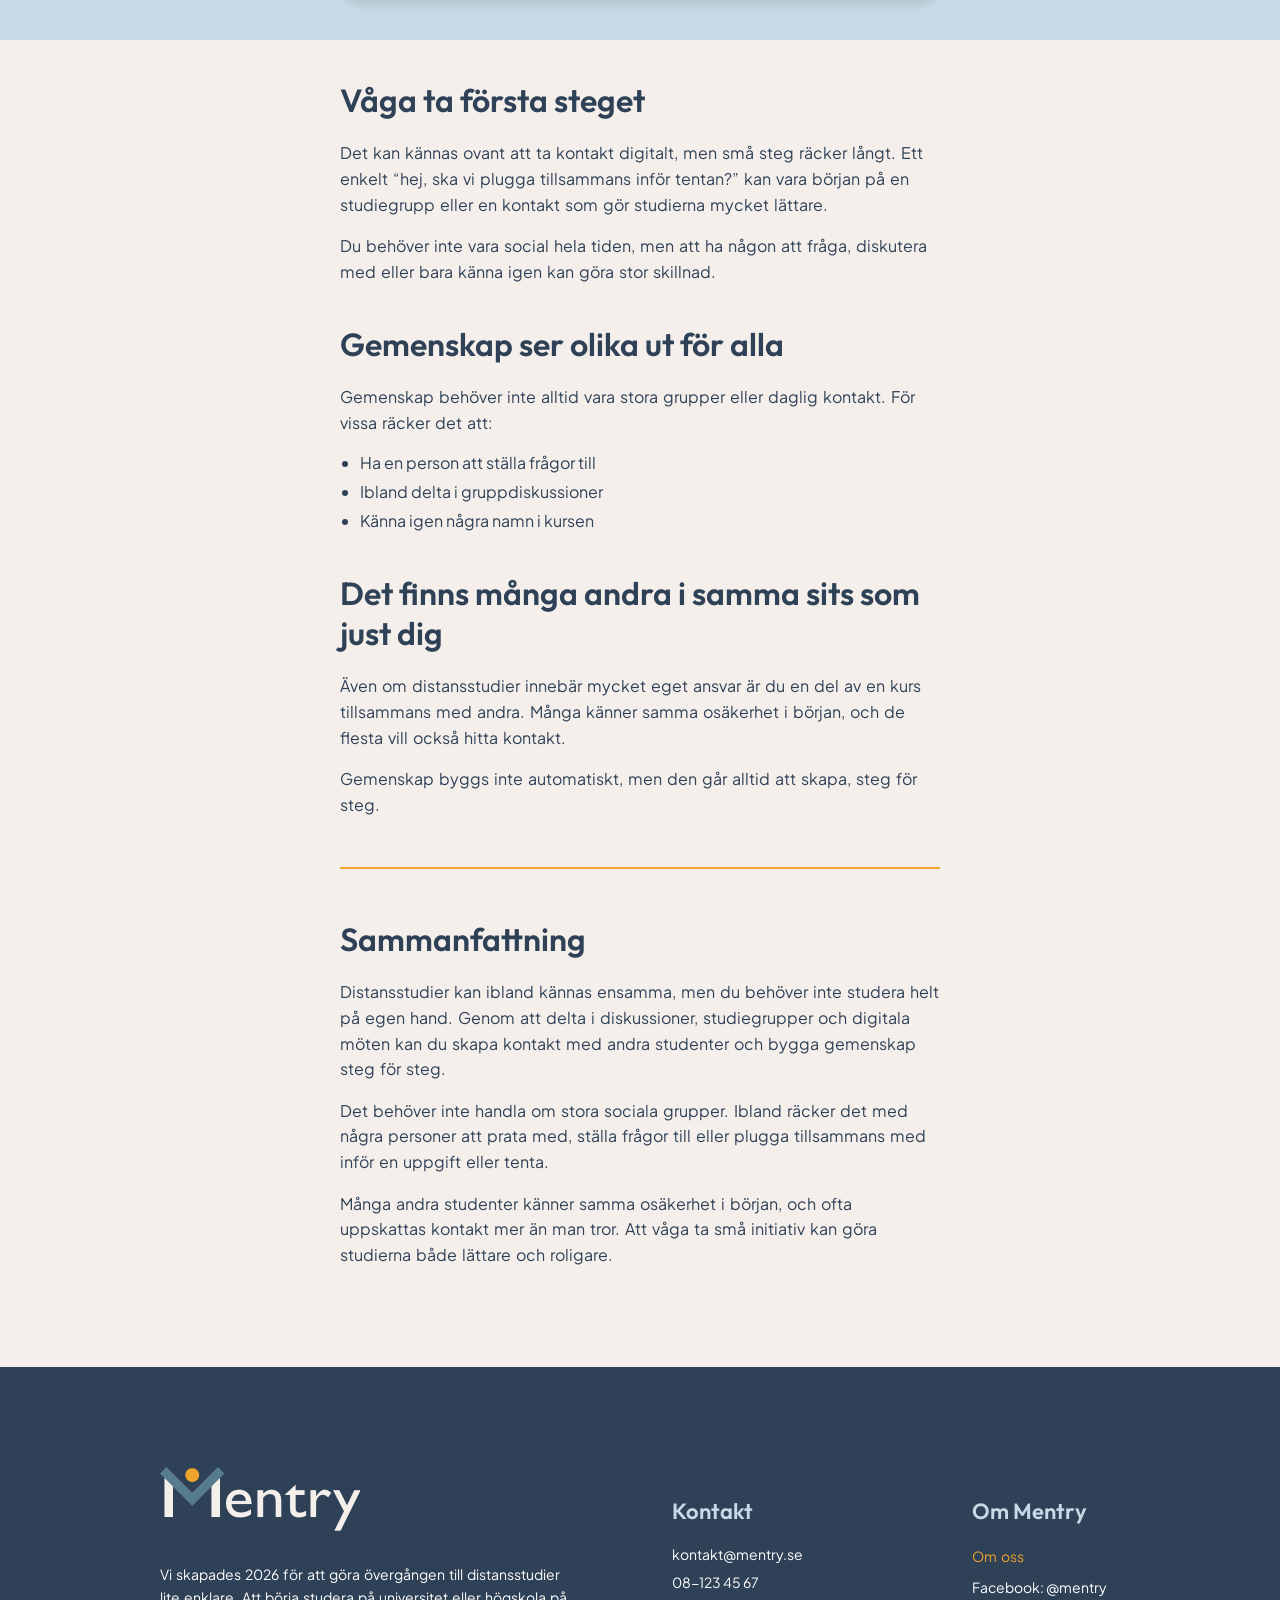
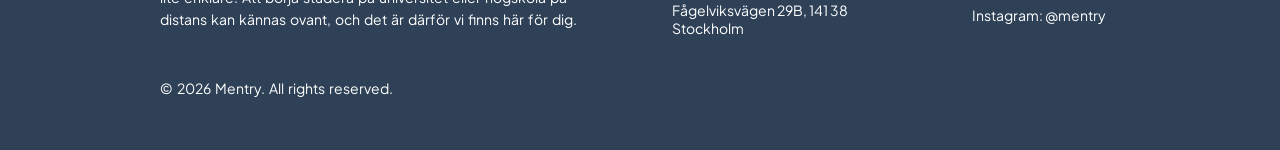
==== commit 93d46f5c: "Add files via upload" ====
--- a/gemenskap.html
+++ b/gemenskap.html
@@ -4,8 +4,8 @@
         <meta charset="utf-8">
         <!-- Talar om hur webbläsaren ska visa webbsidan på olika skärmar -->
         <meta name="viewport" content="width=device-width, initial-scale=1.0">
-        <!-- Favicon för webbplatsen: AI: Hjälpte hitta rätt "type" för SVG-filer -->
-        <link rel="icon" type="image/svg+xml" href="images/madebyme/mentryicon.svg">
+        <!-- Favicon för webbplatsen -->
+        <link rel="icon" type="image/image/png" href="images/madebyme/mentryicon.png">
         <!-- Kopplar CSS-fil till HTML-fil -->
         <link rel="stylesheet" href="style.css">
         <!-- Typsnitt för H-element och P-element -->
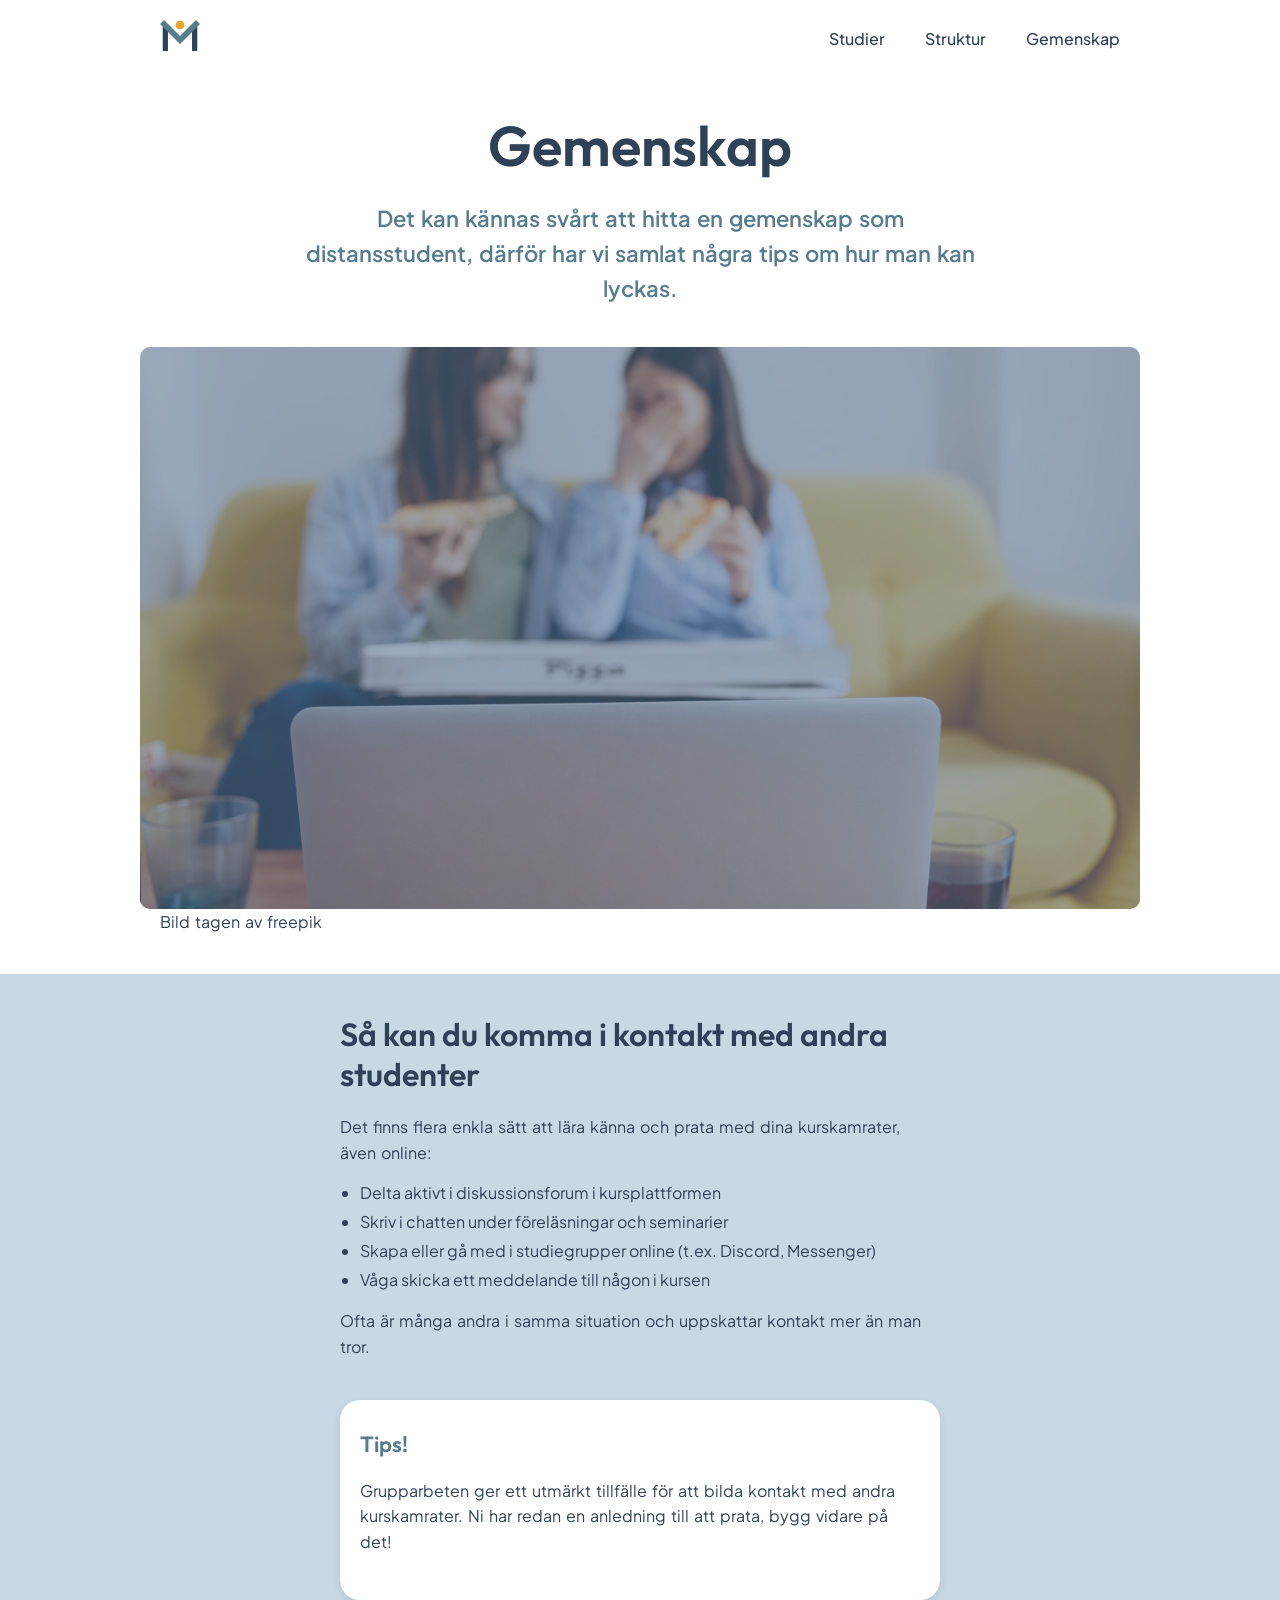
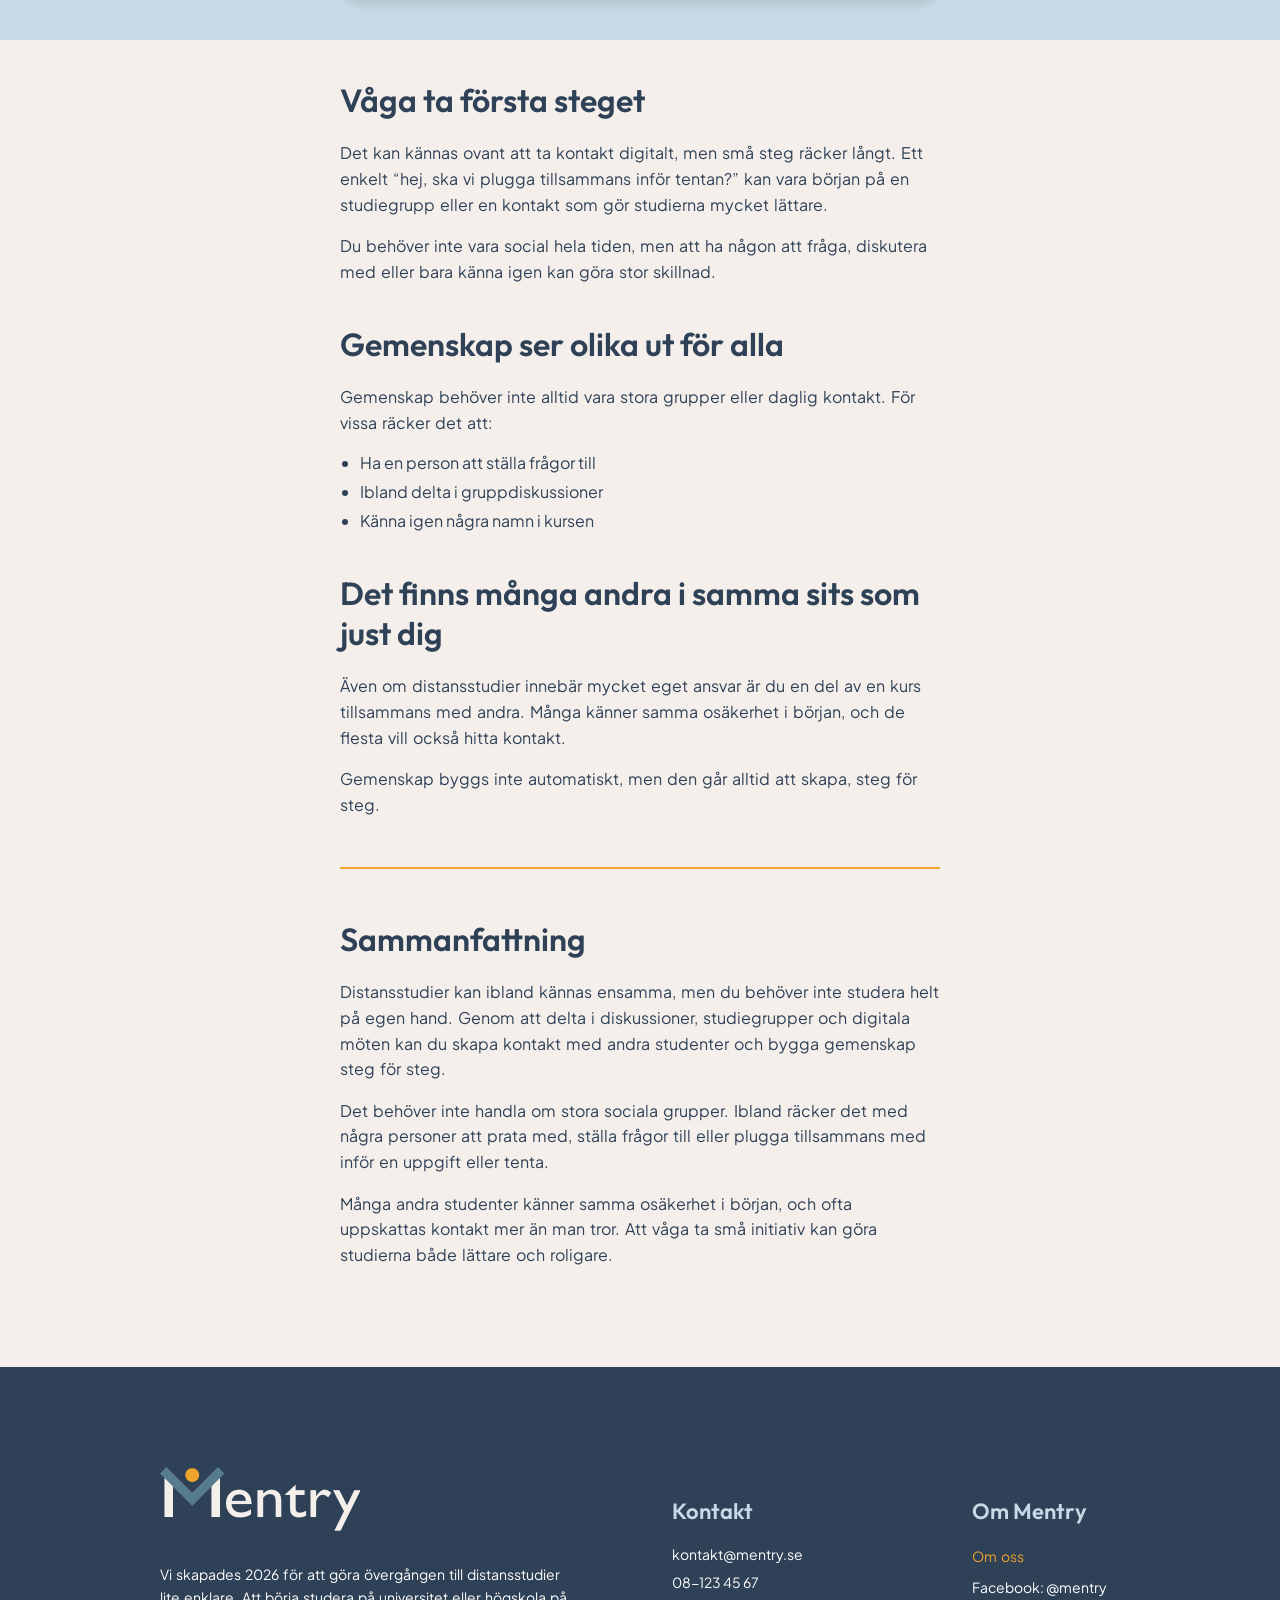
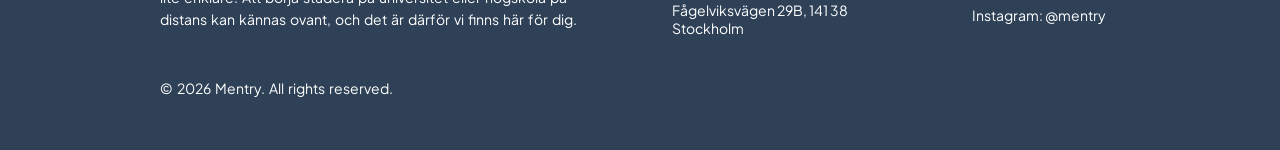
==== commit 7b6bf900: "Add files via upload" ====
--- a/gemenskap.html
+++ b/gemenskap.html
@@ -5,7 +5,7 @@
         <!-- Talar om hur webbläsaren ska visa webbsidan på olika skärmar -->
         <meta name="viewport" content="width=device-width, initial-scale=1.0">
         <!-- Favicon för webbplatsen -->
-        <link rel="icon" type="image/image/png" href="images/madebyme/mentryicon.png">
+        <link rel="icon" type="image/image/png" href="images/madebyme/mentryfavicon.png">
         <!-- Kopplar CSS-fil till HTML-fil -->
         <link rel="stylesheet" href="style.css">
         <!-- Typsnitt för H-element och P-element -->
